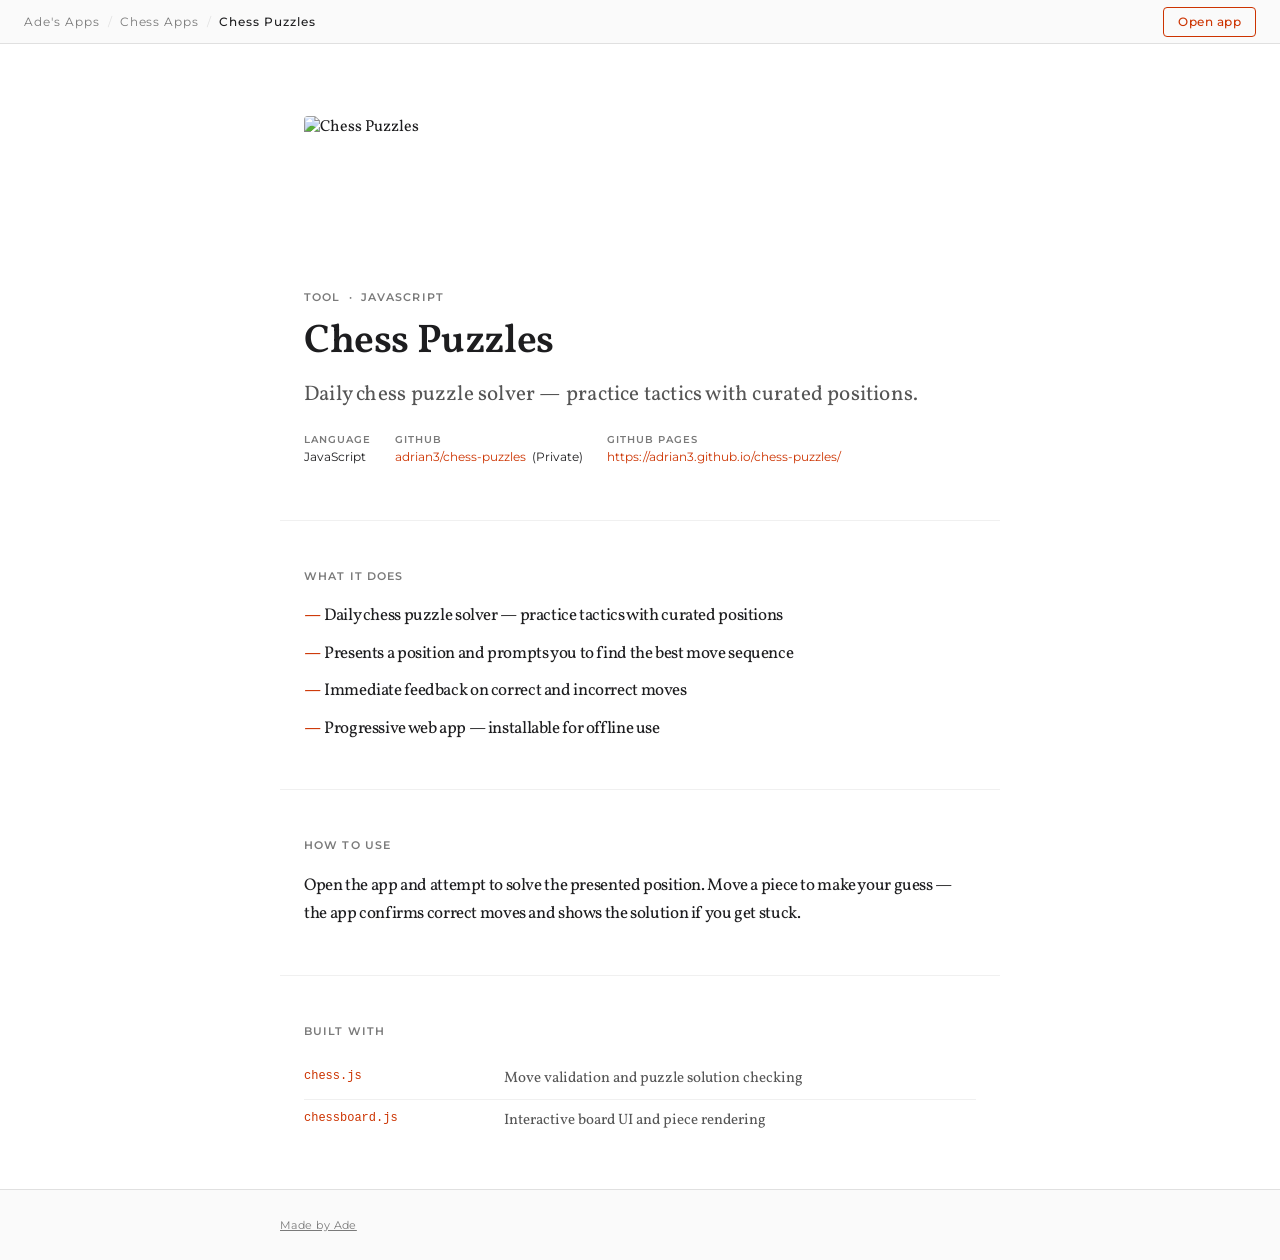
==== info.html @ 1095a009 "Add info.html and images/icon.png Co-Authored-By: Claude Sonnet 4.6 <noreply@anthropic.com>" ====
<!DOCTYPE html>
<html lang="en">
<head>
  <meta charset="UTF-8">
  <meta name="viewport" content="width=device-width, initial-scale=1.0">
  <title>Chess Puzzles — Info</title>
  <link rel="preconnect" href="https://fonts.googleapis.com">
  <link rel="preconnect" href="https://fonts.gstatic.com" crossorigin>
  <link href="https://fonts.googleapis.com/css2?family=Vollkorn:ital,wght@0,400;0,600;1,400&family=Montserrat:wght@400;500;600&display=swap" rel="stylesheet">
  <style>
    *, *::before, *::after { box-sizing: border-box; }
    * { margin: 0; }

    :root {
      --primary:       #cc3300;
      --primary-focus: #a32900;
      --canvas:        #ffffff;
      --parchment:     #fafafa;
      --ink:           #1d1d1f;
      --muted:         #555555;
      --muted-soft:    #7a7a7a;
      --hairline:      #e0e0e0;
      --divider:       #f0f0f0;
      --radius:        4px;
      --font-serif:    "Vollkorn", Georgia, serif;
      --font-sans:     "Montserrat", Arial, sans-serif;
      --font-mono:     ui-monospace, SFMono-Regular, Menlo, monospace;
    }

    body {
      font-family: var(--font-serif);
      background: var(--canvas);
      color: var(--ink);
      min-height: 100vh;
      -webkit-font-smoothing: antialiased;
    }

    .top-nav {
      position: sticky; top: 0; z-index: 100;
      background: var(--parchment);
      border-bottom: 1px solid var(--hairline);
      height: 44px;
      display: flex; align-items: center;
      padding: 0 24px; gap: 8px;
    }
    .nav-link {
      font-family: var(--font-sans); font-size: 12px; font-weight: 400;
      letter-spacing: 0.08em; color: var(--muted-soft); text-decoration: none;
    }
    .nav-link:hover { color: var(--ink); }
    .nav-sep { font-family: var(--font-sans); font-size: 12px; color: var(--hairline); }
    .nav-current {
      font-family: var(--font-sans); font-size: 12px; font-weight: 500;
      letter-spacing: 0.08em; color: var(--ink);
    }
    .nav-launch {
      margin-left: auto;
      font-family: var(--font-sans); font-size: 12px; font-weight: 500;
      letter-spacing: 0.04em; color: var(--primary); text-decoration: none;
      padding: 6px 14px; border: 1px solid var(--primary); border-radius: var(--radius);
      height: 30px; display: flex; align-items: center;
      transition: background 0.15s, color 0.15s;
    }
    .nav-launch:hover { background: var(--primary); color: #fff; }

    .hero {
      padding: 72px 24px 56px;
      max-width: 720px; margin: 0 auto;
    }
    .hero-icon {
      width: 150px; height: 150px;
      object-fit: cover;
      border-radius: var(--radius);
      margin-bottom: 24px;
      display: block;
    }
    .hero-label {
      font-family: var(--font-sans); font-size: 11px; font-weight: 600;
      letter-spacing: 0.1em; text-transform: uppercase;
      color: var(--muted-soft); margin-bottom: 16px;
    }
    .hero h1 {
      font-family: var(--font-serif); font-size: 40px; font-weight: 600;
      line-height: 1.1; letter-spacing: -0.01em; color: var(--ink);
    }
    .hero-tagline {
      margin-top: 16px; font-size: 21px; font-weight: 400;
      line-height: 1.4; color: var(--muted); letter-spacing: 0.01em;
    }
    .hero-meta {
      margin-top: 24px; display: flex; gap: 24px; flex-wrap: wrap;
    }
    .meta-item { display: flex; flex-direction: column; gap: 3px; }
    .meta-label {
      font-family: var(--font-sans); font-size: 10px; font-weight: 600;
      letter-spacing: 0.1em; text-transform: uppercase; color: var(--muted-soft);
    }
    .meta-value { font-family: var(--font-sans); font-size: 12px; color: var(--ink); }
    .meta-value.server { color: var(--muted); }

    .section-divider {
      max-width: 720px; margin: 0 auto; padding: 0 24px;
      border: none; border-top: 1px solid var(--divider);
    }

    /* Custom content styles — available for use in the custom block */
    .section {
      max-width: 720px; margin: 0 auto; padding: 48px 24px;
      border-bottom: 1px solid var(--divider);
    }
    .section:last-of-type { border-bottom: none; }
    .section-heading {
      font-family: var(--font-sans); font-size: 11px; font-weight: 600;
      letter-spacing: 0.1em; text-transform: uppercase;
      color: var(--muted-soft); margin-bottom: 20px;
    }
    .section p {
      font-size: 17px; line-height: 1.6;
      letter-spacing: -0.374px; color: var(--ink);
    }
    .section p + p { margin-top: 16px; }
    .feature-list { list-style: none; padding: 0; display: flex; flex-direction: column; gap: 12px; }
    .feature-list li {
      font-size: 17px; line-height: 1.5;
      letter-spacing: -0.374px; color: var(--ink);
      padding-left: 20px; position: relative;
    }
    .feature-list li::before {
      content: "—"; position: absolute; left: 0;
      color: var(--primary); font-weight: 600;
    }
    .code-block {
      margin-top: 20px; background: var(--parchment);
      border: 1px solid var(--hairline); border-radius: var(--radius);
      padding: 16px 20px;
    }
    .code-block pre {
      font-family: var(--font-mono); font-size: 13px; line-height: 1.6;
      color: var(--ink); white-space: pre; overflow-x: auto;
    }
    .file-table { width: 100%; border-collapse: collapse; margin-top: 4px; }
    .file-table tr { border-bottom: 1px solid var(--divider); }
    .file-table tr:last-child { border-bottom: none; }
    .file-table td { padding: 10px 0; font-size: 15px; line-height: 1.4; vertical-align: top; }
    .file-table td:first-child {
      font-family: var(--font-mono); font-size: 12px; color: var(--ink);
      width: 200px; padding-right: 24px; white-space: nowrap;
    }
    .file-table td:first-child a {
      color: var(--primary); text-decoration: none;
    }
    .file-table td:first-child a:hover { text-decoration: underline; }
    .file-table td:last-child { color: var(--muted); }
    .image-strip {
      margin: 48px 0; overflow-x: auto; display: flex; gap: 3px;
      padding: 0 24px; scrollbar-width: none;
    }
    .image-strip::-webkit-scrollbar { display: none; }
    .image-strip img {
      height: 240px; width: auto; display: block; flex-shrink: 0;
      box-shadow: rgba(0,0,0,0.22) 3px 5px 30px 0;
    }

    .site-footer {
      background: var(--parchment); border-top: 1px solid var(--hairline);
      padding: 28px 24px;
    }
    .site-footer-inner {
      max-width: 720px; margin: 0 auto;
      display: flex; align-items: center; justify-content: space-between;
      gap: 16px; flex-wrap: wrap;
    }
    .site-footer p {
      font-family: var(--font-sans); font-size: 11px;
      letter-spacing: 0.04em; color: var(--muted-soft);
    }
    .footer-launch {
      font-family: var(--font-sans); font-size: 13px; font-weight: 500;
      color: var(--primary); text-decoration: none;
      display: flex; align-items: center; gap: 6px;
    }
    .footer-launch:hover { color: var(--primary-focus); }

    @media (max-width: 640px) {
      .hero h1 { font-size: 28px; }
      .hero { padding: 48px 16px 40px; }
      .section { padding: 40px 16px; }
      .image-strip { padding: 0 16px; }
      .image-strip img { height: 160px; }
    }
  </style>
</head>
<body>

<!-- BEGIN GENERATED -->
  <nav class="top-nav">
    <a href="../../index.html" class="nav-link">Ade's Apps</a>
    <span class="nav-sep">/</span>
    <a href="../../index.html" class="nav-link">Chess Apps</a>
    <span class="nav-sep">/</span>
    <span class="nav-current">Chess Puzzles</span>
    <a href="index.html" class="nav-launch">Open app</a>
  </nav>

  <header class="hero">
    <img src="images/icon.png" alt="Chess Puzzles" class="hero-icon">
    <div class="hero-label">Tool  &nbsp;·&nbsp;  JavaScript</div>
    <h1>Chess Puzzles</h1>
    <p class="hero-tagline">Daily chess puzzle solver — practice tactics with curated positions.</p>
    <div class="hero-meta">
      <div class="meta-item">
        <span class="meta-label">Language</span>
        <span class="meta-value">JavaScript</span>
      </div>
      <div class="meta-item">
        <span class="meta-label">GitHub</span>
        <span class="meta-value"><a href="https://github.com/adrian3/chess-puzzles" target="_blank" rel="noopener" style="color:var(--primary);text-decoration:none;">adrian3/chess-puzzles</a> &nbsp;(Private)</span>
      </div>
      <div class="meta-item">
        <span class="meta-label">GitHub Pages</span>
        <span class="meta-value"><a href="https://adrian3.github.io/chess-puzzles/" target="_blank" rel="noopener" style="color:var(--primary);text-decoration:none;">https://adrian3.github.io/chess-puzzles/</a></span>
      </div>
    </div>
  </header>

  <hr class="section-divider">
<!-- END GENERATED -->

<!-- BEGIN CUSTOM -->

  <section class="section">
    <div class="section-heading">What it does</div>
    <ul class="feature-list">
      <li>Daily chess puzzle solver — practice tactics with curated positions</li>
      <li>Presents a position and prompts you to find the best move sequence</li>
      <li>Immediate feedback on correct and incorrect moves</li>
      <li>Progressive web app — installable for offline use</li>
    </ul>
  </section>

  <section class="section">
    <div class="section-heading">How to use</div>
    <p>Open the app and attempt to solve the presented position. Move a piece to make your guess — the app confirms correct moves and shows the solution if you get stuck.</p>
  </section>

  <section class="section">
    <div class="section-heading">Built with</div>
    <table class="file-table">
      <tr>
        <td><a href="https://github.com/jhlywa/chess.js" target="_blank" rel="noopener">chess.js</a></td>
        <td>Move validation and puzzle solution checking</td>
      </tr>
      <tr>
        <td><a href="https://chessboardjs.com" target="_blank" rel="noopener">chessboard.js</a></td>
        <td>Interactive board UI and piece rendering</td>
      </tr>
    </table>
  </section>

<!-- END CUSTOM -->

<!-- BEGIN GENERATED FOOTER -->
  <footer class="site-footer">
    <div class="site-footer-inner">
      <p><a href="https://adrian3.com" style="color:var(--muted-soft);">Made by Ade</a></p>
    </div>
  </footer>
<!-- END GENERATED FOOTER -->

</body>
</html>
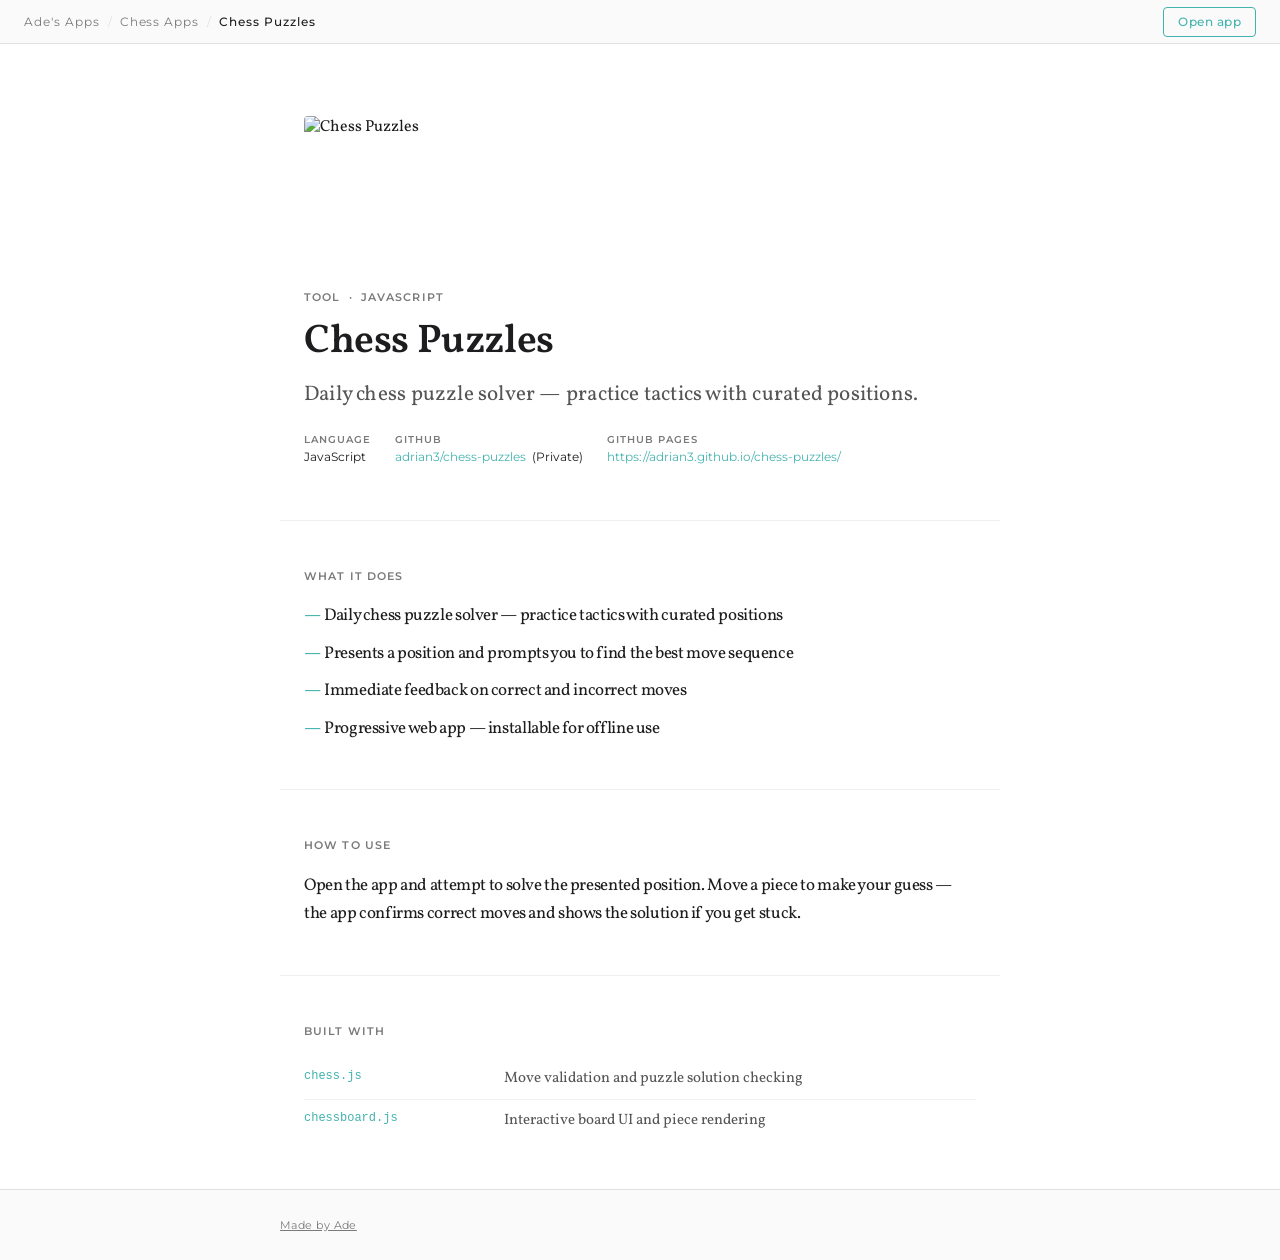
==== commit 6322bfac: "Update primary design-system color" ====
--- a/info.html
+++ b/info.html
@@ -12,8 +12,8 @@
     * { margin: 0; }
 
     :root {
-      --primary:       #cc3300;
-      --primary-focus: #a32900;
+      --primary:       #43b3ae;
+      --primary-focus: #2a7a76;
       --canvas:        #ffffff;
       --parchment:     #fafafa;
       --ink:           #1d1d1f;
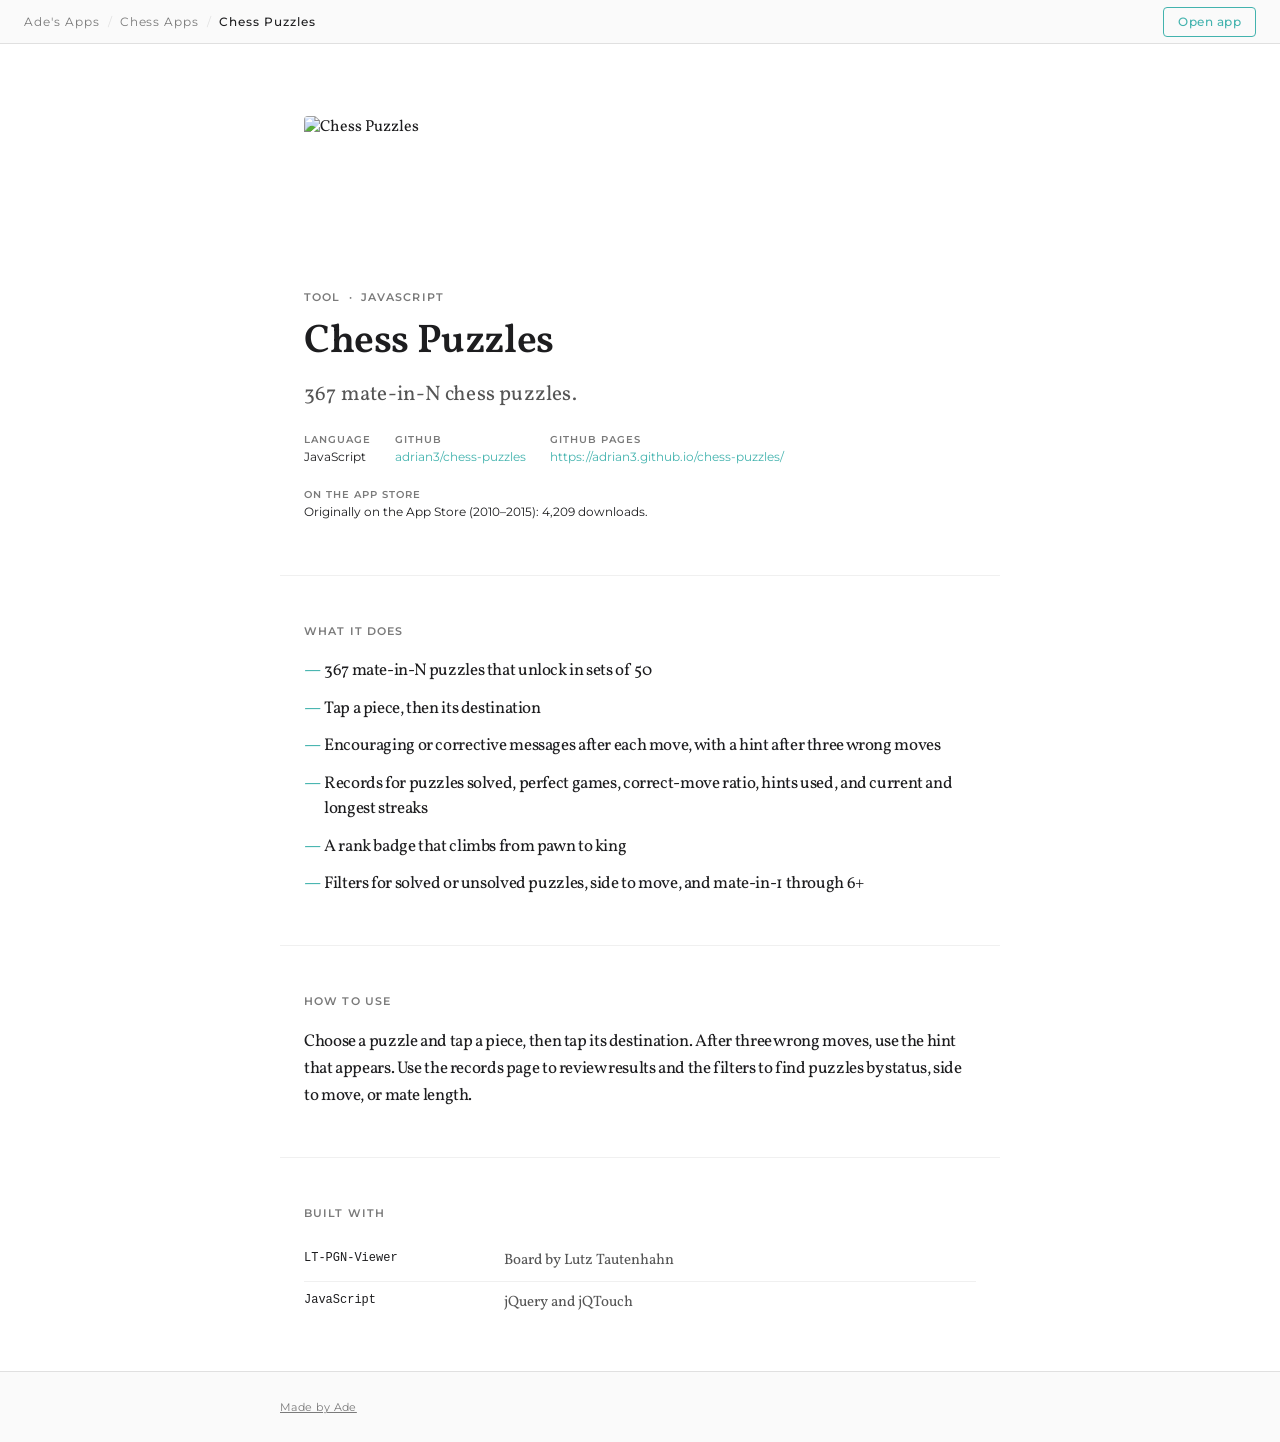
==== commit 80e986e2: "Correct info page to match the app" ====
--- a/info.html
+++ b/info.html
@@ -206,7 +206,7 @@
     <img src="images/icon.png" alt="Chess Puzzles" class="hero-icon">
     <div class="hero-label">Tool  &nbsp;·&nbsp;  JavaScript</div>
     <h1>Chess Puzzles</h1>
-    <p class="hero-tagline">Daily chess puzzle solver — practice tactics with curated positions.</p>
+    <p class="hero-tagline">367 mate-in-N chess puzzles.</p>
     <div class="hero-meta">
       <div class="meta-item">
         <span class="meta-label">Language</span>
@@ -214,11 +214,15 @@
       </div>
       <div class="meta-item">
         <span class="meta-label">GitHub</span>
-        <span class="meta-value"><a href="https://github.com/adrian3/chess-puzzles" target="_blank" rel="noopener" style="color:var(--primary);text-decoration:none;">adrian3/chess-puzzles</a> &nbsp;(Private)</span>
+        <span class="meta-value"><a href="https://github.com/adrian3/chess-puzzles" target="_blank" rel="noopener" style="color:var(--primary);text-decoration:none;">adrian3/chess-puzzles</a></span>
       </div>
       <div class="meta-item">
         <span class="meta-label">GitHub Pages</span>
         <span class="meta-value"><a href="https://adrian3.github.io/chess-puzzles/" target="_blank" rel="noopener" style="color:var(--primary);text-decoration:none;">https://adrian3.github.io/chess-puzzles/</a></span>
+      </div>
+      <div class="meta-item">
+        <span class="meta-label">On the App Store</span>
+        <span class="meta-value">Originally on the App Store (2010–2015): 4,209 downloads.</span>
       </div>
     </div>
   </header>
@@ -231,28 +235,30 @@
   <section class="section">
     <div class="section-heading">What it does</div>
     <ul class="feature-list">
-      <li>Daily chess puzzle solver — practice tactics with curated positions</li>
-      <li>Presents a position and prompts you to find the best move sequence</li>
-      <li>Immediate feedback on correct and incorrect moves</li>
-      <li>Progressive web app — installable for offline use</li>
+      <li>367 mate-in-N puzzles that unlock in sets of 50</li>
+      <li>Tap a piece, then its destination</li>
+      <li>Encouraging or corrective messages after each move, with a hint after three wrong moves</li>
+      <li>Records for puzzles solved, perfect games, correct-move ratio, hints used, and current and longest streaks</li>
+      <li>A rank badge that climbs from pawn to king</li>
+      <li>Filters for solved or unsolved puzzles, side to move, and mate-in-1 through 6+</li>
     </ul>
   </section>
 
   <section class="section">
     <div class="section-heading">How to use</div>
-    <p>Open the app and attempt to solve the presented position. Move a piece to make your guess — the app confirms correct moves and shows the solution if you get stuck.</p>
+    <p>Choose a puzzle and tap a piece, then tap its destination. After three wrong moves, use the hint that appears. Use the records page to review results and the filters to find puzzles by status, side to move, or mate length.</p>
   </section>
 
   <section class="section">
     <div class="section-heading">Built with</div>
     <table class="file-table">
       <tr>
-        <td><a href="https://github.com/jhlywa/chess.js" target="_blank" rel="noopener">chess.js</a></td>
-        <td>Move validation and puzzle solution checking</td>
+        <td>LT-PGN-Viewer</td>
+        <td>Board by Lutz Tautenhahn</td>
       </tr>
       <tr>
-        <td><a href="https://chessboardjs.com" target="_blank" rel="noopener">chessboard.js</a></td>
-        <td>Interactive board UI and piece rendering</td>
+        <td>JavaScript</td>
+        <td>jQuery and jQTouch</td>
       </tr>
     </table>
   </section>
